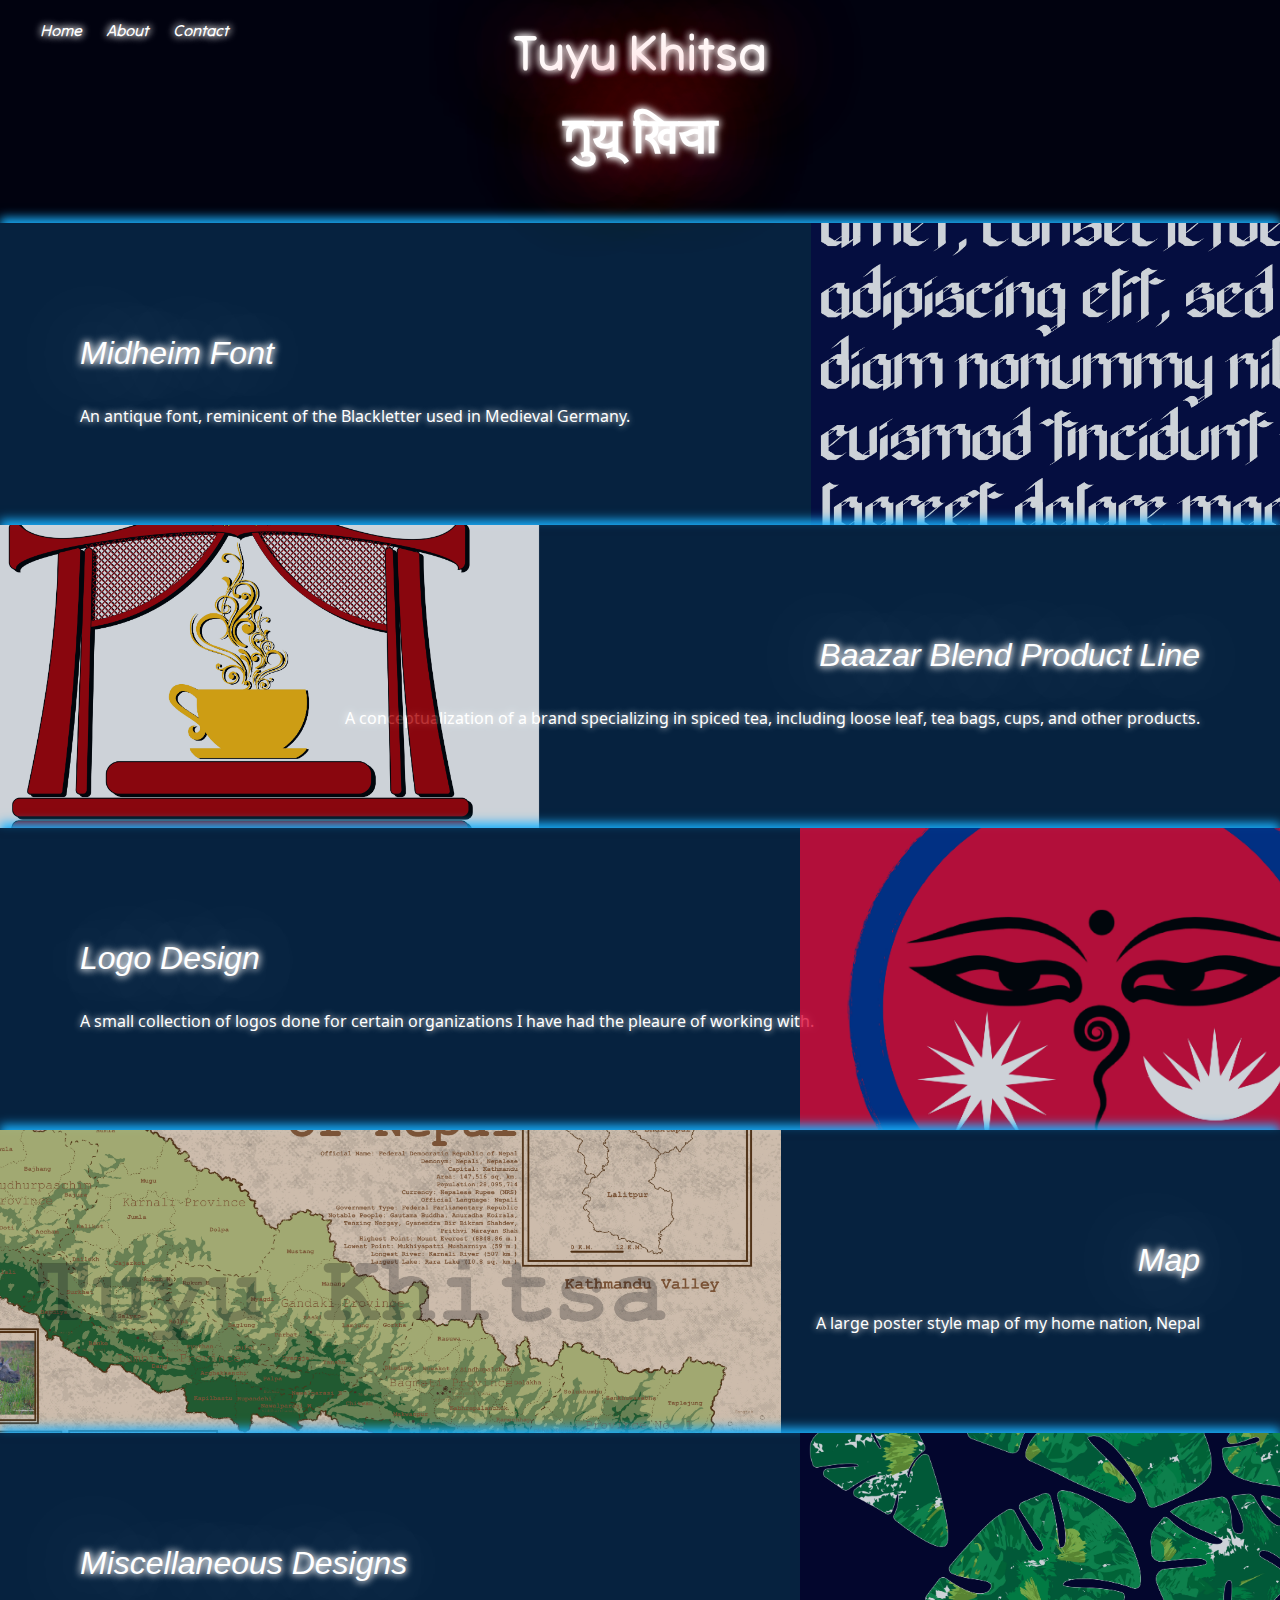
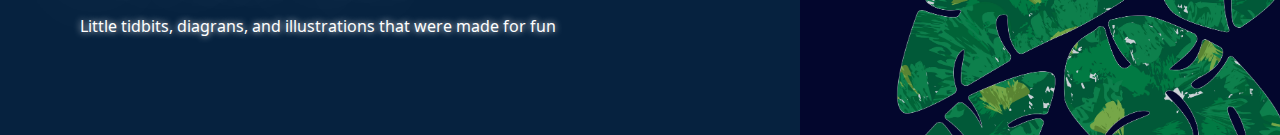
==== index.html @ 087bd81b "Add files via upload" ====
<!DOCTYPE html>
<html lang="en">
<head>
    <link rel="preconnect" href="https://fonts.googleapis.com">
    <link rel="preconnect" href="https://fonts.gstatic.com" crossorigin>
    <link href="https://fonts.googleapis.com/css2?family=Noto+Sans+Newa&display=swap" rel="stylesheet">
    <link rel="stylesheet" href="https://fonts.googleapis.com/css?family=Tilt Neon">
    <meta charset="UTF-8" />
    <meta http-equiv="X-UA-Compatible" content="IE=edge" />
    <meta name="viewport" content="width=device-width, initial-scale=1.0" />
    <link rel="stylesheet" href="styles.css" />
    <title>Tuyu Khitsa</title>
</head>
<body>
    <nav>
        <ul class="neonWhite">
            <li><a href="index.html">Home</a></li>
            <li><a href="about.html">About</a></li>
            <li><a href="contact.html">Contact</a></li>
        </ul>
    </nav>
    <header>
        <div class="neonSign">      
            <h1 class="neonText">Tuyu Khitsa</h1>
            <h2 class="neonText">𑐟𑐸𑐫𑐸 𑐏𑐶𑐔𑐵</h2>
        </div>
    </header>

    <div class="container">
        <a href="fonts.html" class="boxL">
            <h3 class="neonWhite">Midheim Font</h3>
            <img src="images\fontthingy.webp" class="imageR">
            <p class="neonHaluka">An antique font, reminicent of the Blackletter used in Medieval Germany.</p>
        </a>
        <a href="product.html" class="box">
            <h3 class="neonWhite">Baazar Blend Product Line</h3>
            <img src="images\logo_teashop_red_background.webp" class="imageL">
            <p class="neonHaluka">A conceptualization of a brand specializing in spiced tea, including loose leaf, tea bags, cups, and other products.</p>
        </a>
        <a href="logo.html" class="boxL">
            <h3 class="neonWhite">Logo Design</h3>
            <img src="images\logo_final.webp" class="imageR">
            <p class="neonHaluka">A small collection of logos done for certain organizations I have had the pleaure of working with.</p>
        </a>
        <a href="map.html" class="box">
            <h3 class="neonWhite">Map</h3>
            <img src="images\mappostergood-Recovered-Recovered-Recovered-Recovered-Recovered.webp" class="imageL">
            <p class="neonHaluka">A large poster style map of my home nation, Nepal</p>
        </a>
        <a href="misc.html" class="boxL">
            <h3 class="neonWhite">Miscellaneous Designs</h3>
            <img src="images\cool_leaf-02-02.webp" class="imageR">
            <p class="neonHaluka">Little tidbits, diagrans, and illustrations that were made for fun</p>
        </a>
    </div>
    <script src="parallax.js"></script>
</body>
</html>
---- styles.css ----
@font-face {
    font-family: 'Midheim';
    src: url('font\Midheim.ttf') format('truetype');
}

body {
    font-family: 'Arial', sans-serif;
    background-color: #01020f;
    margin: 0;
    padding: 0;
}

nav ul {
    list-style-type: none;
    margin: 0;
    margin-left: 40px;
    margin-top: 20px;
    padding: 0;
}

nav ul li {
    display: inline;
    margin-right: 20px;
}

nav a {
    text-decoration: none;
    color: white;
    font-family: "Tilt Neon";
    font-style: italic;
}

h4{
    font-family: "Midheim";
    font-size: 1000%;
    color: #fff;
    font-weight: 300;
    margin-top: 60px;
    margin-left: 20px;
}

h5{
    font-family: "Midheim";
    font-size: 600%;
    color: #fff;
    font-weight: 300;
    margin-top: -190px;
    margin-left: 20px;
}

h6{
    font-family: "Midheim";
    font-size: 300%;
    color: #fff;
    font-weight: 300;
    margin-top: -130px;
    margin-left: 20px;
}

a:link { 
    text-decoration: none; 
} 
a:visited { 
    text-decoration: none; 
} 
a:hover { 
    text-decoration: none; 
} 
a:active { 
    text-decoration: none; 
}

.neonWhite {
    color: #FFFFFF;
    text-shadow:
    0 0 7px #fff,
    0 0 10px #fff,
    0 0 92px #FFFFFF;
    font-style: italic;
}

.neonText {
    color: #fff;
    text-shadow:
        0 0 7px #fff,
        0 0 10px #fff,
        0 0 92px rgb(255, 15, 67),
        0 0 102px rgb(255, 0, 37);
}

.neonHaluka {
    text-shadow:
        0 0 7px #fff;
}

.textbox {
    background-color: #105386;
    box-shadow: 0 4px 8px rgba(0, 0, 0, 0.1);
    padding: 20px;
    text-align: center;
    margin: 40px auto;
    margin-bottom: -50px;
    margin-top: 70px;
    width: 70%;
    border-radius: 20px;
    position: relative;
    animation: neon 1.5s ease-in-out infinite alternate;
}

.textbox_about {
    background-color: #105386;
    box-shadow: 0 4px 8px rgba(0, 0, 0, 0.1);
    padding: 20px;
    text-align: center;
    margin: 40px auto;
    margin-bottom: 50px;
    margin-top: -500px;
    margin-left: 600px;
    width: 50%;
    border-radius: 20px;
    position: relative;
    animation: neon 1.5s ease-in-out infinite alternate;
    justify-self: right;
}

@keyframes neon {
    0% {
        box-shadow: 0 0 10px #1ab2ff, 0 0 20px #1ab2ff, 0 0 30px #1ab2ff;
    }
    100% {
        box-shadow: 0 0 20px #1ab2ff, 0 0 30px #1ab2ff, 0 0 40px #1ab2ff;
    }
}

.logo-container {
    display: flex;
    flex-wrap: wrap;
    justify-content: space-around;
    align-items: center;
    margin-top: 100px;
}

.logo-box {
    width: 200px; /* Adjust the width as needed */
    margin: 20px;
    box-shadow: 0 0 20px #1ab2ff;
}

.logo-image {
    max-width: 100%;
    height: auto;
}

.container {
    display: flex;
    flex-wrap: wrap;
    justify-content: space-between;
    align-items: center;
    height: 100vh;
    margin-top: 100px;
}

.box {
    background-color: rgb(16, 83, 134, 0.4);
    box-shadow: 0 4px 8px rgba(0, 0, 0, 0.1), 0 -5px 10px #1ab2ff; /* Adjusted glow effect on top */
    padding: 80px;
    margin: 0px;
    text-align: right;
    width: 100%; /* Changed width to 100% for each box to go end to end */
    box-sizing: border-box;
    animation: flicker 1.5s ; /* Added flicker effect */
    position: relative;
    overflow: hidden;
}

.box:hover::after {
    content: "Take a closer look"; /* Add your description text here */
    display: block;
    color: white;
    background-color: rgba(103, 103, 103, 0.7);
    padding: 150px;
    border-radius: 10px;
    position: absolute;
    bottom: 0;
    left: -100% ;
    width: 40%;
    box-sizing: border-box;
    font-style: italic;
    text-shadow: 0 0 7px #fff;
    animation: slideInLeft 0.5s forwards;
}

.boxL {
    background-color: rgb(16, 83, 134, 0.4);
    box-shadow: 0 4px 8px rgba(0, 0, 0, 0.1), 0 -5px 10px #1ab2ff; /* Adjusted glow effect on top */
    padding: 80px;
    margin: 0px;
    text-align: left;
    width: 100%; /* Changed width to 100% for each box to go end to end */
    box-sizing: border-box;
    animation: flicker 1.5s ; /* Added flicker effect */
    position: relative;
    overflow: hidden;
}

.boxL:hover::after {
    content: "Take a closer look"; /* Add your description text here */
    display: block;
    color: white;
    background-color: rgba(103, 103, 103, 0.7);
    padding: 150px;
    border-radius: 10px;
    position: absolute;
    bottom: 0;
    right: -100%;
    width: 40%;
    box-sizing: border-box;
    font-style: italic;
    text-shadow: 0 0 7px #fff;
    animation: slideIn 0.5s forwards;
}

.imageR, .imageL {
    max-width: calc(100% - 40px); /* Adjust as needed to account for margin */
    height: 600px;
    margin-top: -300px;
    margin-bottom: -400px;
    display: block;
    position: relative;
    opacity: 80%;
}

.imageR {
    float: right;
    margin-left: -200px; /* Remove margin-left */
    margin-right: -200px; /* Remove margin-right */
}

.imageL {
    float: left;
    margin-right: 40; 
    margin-left: -200px; 
}

.image-container {
    display: flex;
    flex-direction: column;
    align-items: center;
}

.image-center {
    max-width: 50%;
    height: auto;
    box-shadow: 0 0 20px rgba(26, 178, 255, 0.8);
    border-radius: 10px;
    margin: 20px 0;
    margin-left: 400px;
}

.image-left {
    max-width: 30%;
    height: auto;
    box-shadow: 0 0 20px rgba(26, 178, 255, 0.8);
    border-radius: 10px;
    margin: 20px 0;
    margin-left: -1000px;
}

@keyframes slideIn {
    0% {
        right: -100%; /* Changed left to right */
    }
    100% {
        right: 0;
    }
}

@keyframes slideInLeft {
    0% {
        left: -100%; /* Changed right to left */
    }
    100% {
        left: 0;
    }
}

p {
    color: #FFFFFF;
    font-size: 16px;
    line-height: 1.6;
    font-family: 'Noto Sans Newa', sans-serif;
}

.neonSign {
    border-width: 20px;
    border-color: #FFFFFF;
    border:
        0 0 7px #fff,
        0 0 10px #fff,

        0 0 92px rgb(255, 15, 67),
        0 0 102px rgb(255, 0, 37);
    border-radius: 40px;
}

h1 {
    color: #FFFFFF;
    font-family: "Tilt Neon";
    font-weight: lighter;
    text-align: center;
    margin-top: -20px;
    margin-bottom: -25px;
    font-size: 50px;
}

h2 {
    color: #FFFFFF;
    font-family: "Noto Sans Newa", sans-serif;
    text-align: center;
    font-size: xx-large;
    margin-bottom: -50px;
    font-size: 50px;
}

h3 {
    color: #FFFFFF;
    font-size: xx-large;
    font-weight: 400;
}
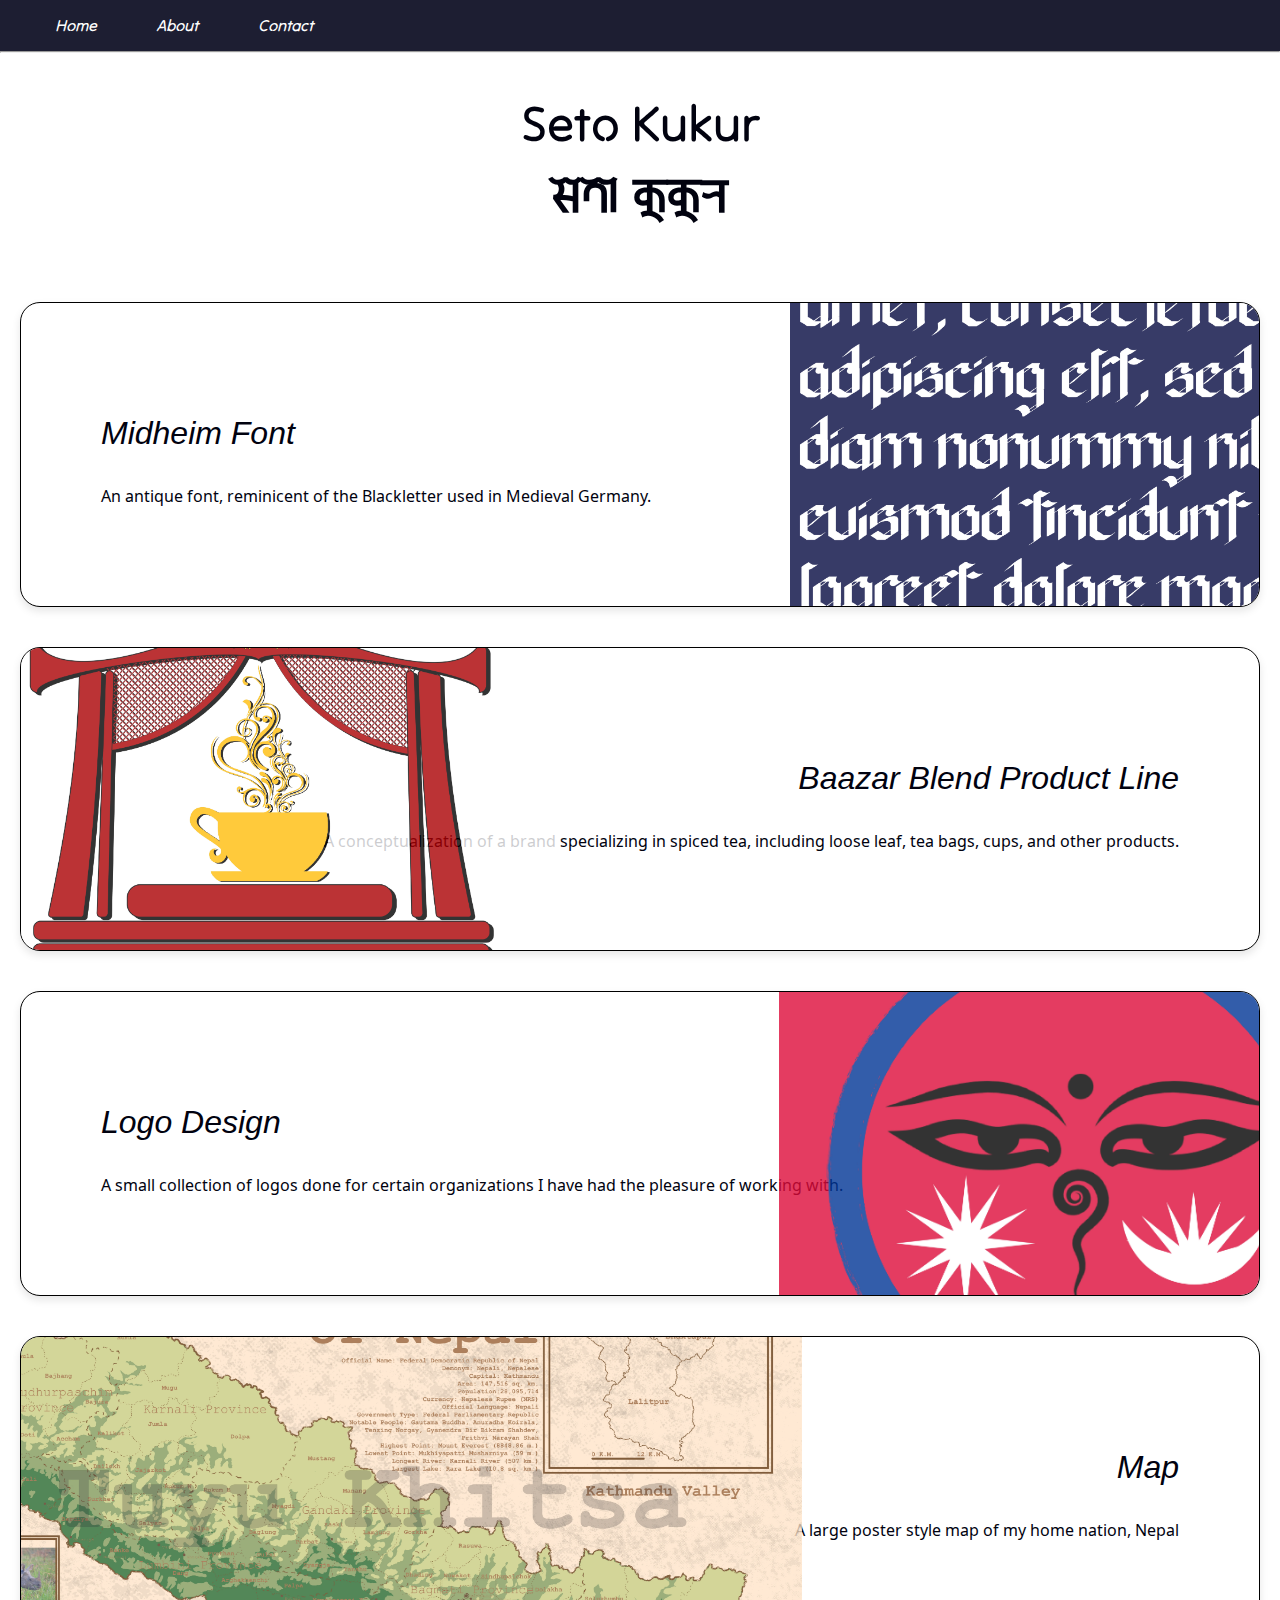
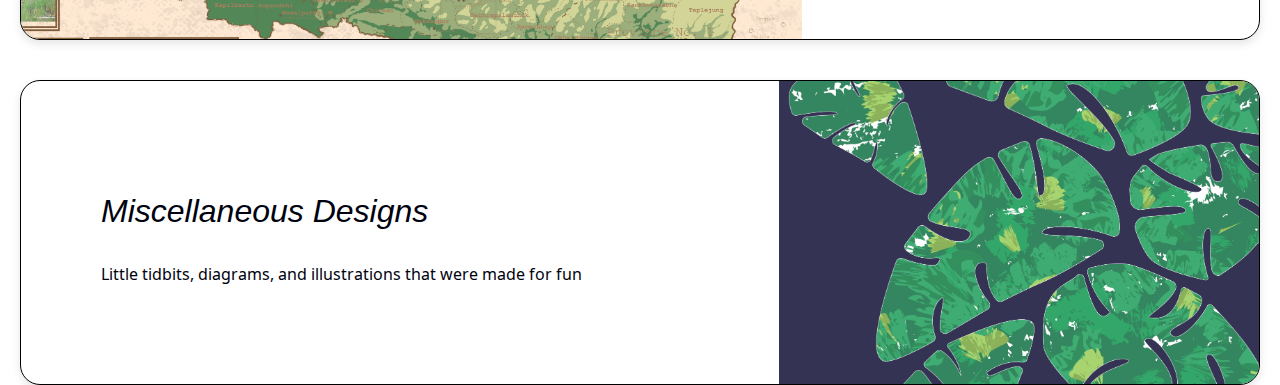
==== commit 1f92b4dc: "Update" ====
--- a/index.html
+++ b/index.html
@@ -9,7 +9,6 @@
     <meta http-equiv="X-UA-Compatible" content="IE=edge" />
     <meta name="viewport" content="width=device-width, initial-scale=1.0" />
     <link rel="stylesheet" href="styles.css" />
-    <title>Tuyu Khitsa</title>
 </head>
 <body>
     <nav>
@@ -18,41 +17,44 @@
             <li><a href="about.html">About</a></li>
             <li><a href="contact.html">Contact</a></li>
         </ul>
+        <hr>
     </nav>
+    <title>Seto Kukur</title>
     <header>
-        <div class="neonSign">      
-            <h1 class="neonText">Tuyu Khitsa</h1>
-            <h2 class="neonText">𑐟𑐸𑐫𑐸 𑐏𑐶𑐔𑐵</h2>
+        <div class="title-container">
+            <div class="neonSign">      
+                <h1 class="neonText">Seto Kukur</h1>
+                <h2 class="neonText">𑐳𑐾𑐟𑑀 𑐎𑐸𑐎𑐸𑐬</h2>
+            </div>
         </div>
     </header>
 
     <div class="container">
         <a href="fonts.html" class="boxL">
             <h3 class="neonWhite">Midheim Font</h3>
-            <img src="images\fontthingy.webp" class="imageR">
+            <img src="images/fontthingy.webp" class="imageR">
             <p class="neonHaluka">An antique font, reminicent of the Blackletter used in Medieval Germany.</p>
         </a>
         <a href="product.html" class="box">
             <h3 class="neonWhite">Baazar Blend Product Line</h3>
-            <img src="images\logo_teashop_red_background.webp" class="imageL">
+            <img src="images/logo_teashop_red_background.webp" class="imageL">
             <p class="neonHaluka">A conceptualization of a brand specializing in spiced tea, including loose leaf, tea bags, cups, and other products.</p>
         </a>
         <a href="logo.html" class="boxL">
             <h3 class="neonWhite">Logo Design</h3>
-            <img src="images\logo_final.webp" class="imageR">
-            <p class="neonHaluka">A small collection of logos done for certain organizations I have had the pleaure of working with.</p>
+            <img src="images/logo_final.webp" class="imageR">
+            <p class="neonHaluka">A small collection of logos done for certain organizations I have had the pleasure of working with.</p>
         </a>
         <a href="map.html" class="box">
             <h3 class="neonWhite">Map</h3>
-            <img src="images\mappostergood-Recovered-Recovered-Recovered-Recovered-Recovered.webp" class="imageL">
+            <img src="images/mappostergood-Recovered-Recovered-Recovered-Recovered-Recovered.webp" class="imageL">
             <p class="neonHaluka">A large poster style map of my home nation, Nepal</p>
         </a>
         <a href="misc.html" class="boxL">
             <h3 class="neonWhite">Miscellaneous Designs</h3>
-            <img src="images\cool_leaf-02-02.webp" class="imageR">
-            <p class="neonHaluka">Little tidbits, diagrans, and illustrations that were made for fun</p>
+            <img src="images/cool_leaf-02-02.webp" class="imageR">
+            <p class="neonHaluka">Little tidbits, diagrams, and illustrations that were made for fun</p>
         </a>
     </div>
-    <script src="parallax.js"></script>
 </body>
 </html>
--- a/styles.css
+++ b/styles.css
@@ -1,106 +1,110 @@
 @font-face {
     font-family: 'Midheim';
-    src: url('font\Midheim.ttf') format('truetype');
-}
-
-body {
+    src: url('font/Midheim.ttf') format('truetype');
+}
+
+title {
+    text-align: left;
+}
+
+body, html {
     font-family: 'Arial', sans-serif;
-    background-color: #01020f;
+    background-color: #ffffff;
     margin: 0;
     padding: 0;
 }
 
+nav {
+    background-color: #1d1e32;
+    margin: 0;
+    padding: 0;
+}
+
 nav ul {
-    list-style-type: none;
-    margin: 0;
-    margin-left: 40px;
-    margin-top: 20px;
-    padding: 0;
+    margin-top: 0;
+    padding-top: 15px;
 }
 
 nav ul li {
     display: inline;
-    margin-right: 20px;
+    list-style-type: none;
+    margin: 20px 40px 0 0;
+    padding: 0;
 }
 
 nav a {
     text-decoration: none;
-    color: white;
+    color: #ffffff;
     font-family: "Tilt Neon";
     font-style: italic;
-}
-
-h4{
+    margin-left: 15px;
+    transition: color 1s ease;
+}
+
+nav a:hover {
+    background-color: #ffffff;
+    color: #1d1e32; 
+    text-decoration: underline;
+}
+
+h4 {
     font-family: "Midheim";
     font-size: 1000%;
-    color: #fff;
+    color: #01020f;
     font-weight: 300;
     margin-top: 60px;
     margin-left: 20px;
 }
 
-h5{
+h5 {
     font-family: "Midheim";
     font-size: 600%;
-    color: #fff;
+    color: #01020f;
     font-weight: 300;
     margin-top: -190px;
     margin-left: 20px;
 }
 
-h6{
+h6 {
     font-family: "Midheim";
     font-size: 300%;
-    color: #fff;
+    color: #01020f;
     font-weight: 300;
     margin-top: -130px;
     margin-left: 20px;
 }
 
-a:link { 
+a:link, a:visited, a:hover, a:active { 
     text-decoration: none; 
-} 
-a:visited { 
-    text-decoration: none; 
-} 
-a:hover { 
-    text-decoration: none; 
-} 
-a:active { 
-    text-decoration: none; 
 }
 
 .neonWhite {
-    color: #FFFFFF;
-    text-shadow:
-    0 0 7px #fff,
-    0 0 10px #fff,
-    0 0 92px #FFFFFF;
-    font-style: italic;
+    color: #01020f;
+    font-style: italic;
+}
+
+.neonWhite:hover::after {
+    text-decoration: none;
+    color: #01020f;
+    font-style: italic;
+    font-weight: bold;
+}
+
+.neonText, .neonHaluka {
+    color: #01020f;
 }
 
 .neonText {
-    color: #fff;
-    text-shadow:
-        0 0 7px #fff,
-        0 0 10px #fff,
-        0 0 92px rgb(255, 15, 67),
-        0 0 102px rgb(255, 0, 37);
-}
-
-.neonHaluka {
-    text-shadow:
-        0 0 7px #fff;
+    margin-top: 30px;
+    animation: text 3s 1;
 }
 
 .textbox {
-    background-color: #105386;
-    box-shadow: 0 4px 8px rgba(0, 0, 0, 0.1);
+    background-color: #9abdfa;
+    box-shadow: #01020f;
     padding: 20px;
     text-align: center;
-    margin: 40px auto;
-    margin-bottom: -50px;
-    margin-top: 70px;
+    margin: 70px auto 0;
     width: 70%;
     border-radius: 20px;
     position: relative;
@@ -108,28 +112,14 @@
 }
 
 .textbox_about {
-    background-color: #105386;
-    box-shadow: 0 4px 8px rgba(0, 0, 0, 0.1);
+    background-color: #9abdfa;
     padding: 20px;
     text-align: center;
-    margin: 40px auto;
-    margin-bottom: 50px;
-    margin-top: -500px;
-    margin-left: 600px;
+    margin: -500px auto 50px 600px;
     width: 50%;
     border-radius: 20px;
     position: relative;
-    animation: neon 1.5s ease-in-out infinite alternate;
     justify-self: right;
-}
-
-@keyframes neon {
-    0% {
-        box-shadow: 0 0 10px #1ab2ff, 0 0 20px #1ab2ff, 0 0 30px #1ab2ff;
-    }
-    100% {
-        box-shadow: 0 0 20px #1ab2ff, 0 0 30px #1ab2ff, 0 0 40px #1ab2ff;
-    }
 }
 
 .logo-container {
@@ -141,9 +131,8 @@
 }
 
 .logo-box {
-    width: 200px; /* Adjust the width as needed */
+    width: 400px; /* Adjust the width as needed */
     margin: 20px;
-    box-shadow: 0 0 20px #1ab2ff;
 }
 
 .logo-image {
@@ -161,23 +150,24 @@
 }
 
 .box {
-    background-color: rgb(16, 83, 134, 0.4);
-    box-shadow: 0 4px 8px rgba(0, 0, 0, 0.1), 0 -5px 10px #1ab2ff; /* Adjusted glow effect on top */
+    background-color: #ffffff;
+    box-shadow: 0 4px 8px rgba(0, 0, 0, 0.1);
     padding: 80px;
-    margin: 0px;
+    margin: 20px; 
     text-align: right;
-    width: 100%; /* Changed width to 100% for each box to go end to end */
+    width: calc(100% - 40px); 
+    border-radius: 20px; 
     box-sizing: border-box;
-    animation: flicker 1.5s ; /* Added flicker effect */
     position: relative;
     overflow: hidden;
+    border: 1px solid black; /* Added black border */
 }
 
 .box:hover::after {
-    content: "Take a closer look"; /* Add your description text here */
+    content: "Take a closer look"; 
     display: block;
     color: white;
-    background-color: rgba(103, 103, 103, 0.7);
+    background-color: rgba(0, 0, 0, 0.529);
     padding: 150px;
     border-radius: 10px;
     position: absolute;
@@ -186,28 +176,28 @@
     width: 40%;
     box-sizing: border-box;
     font-style: italic;
-    text-shadow: 0 0 7px #fff;
     animation: slideInLeft 0.5s forwards;
 }
 
 .boxL {
-    background-color: rgb(16, 83, 134, 0.4);
-    box-shadow: 0 4px 8px rgba(0, 0, 0, 0.1), 0 -5px 10px #1ab2ff; /* Adjusted glow effect on top */
+    background-color: #ffffff;
+    box-shadow: 0 4px 8px rgba(0, 0, 0, 0.1); 
     padding: 80px;
-    margin: 0px;
+    margin: 20px; 
     text-align: left;
-    width: 100%; /* Changed width to 100% for each box to go end to end */
+    width: calc(100% - 40px);
+    border-radius: 20px; 
     box-sizing: border-box;
-    animation: flicker 1.5s ; /* Added flicker effect */
     position: relative;
     overflow: hidden;
+    border: 1px solid black; /* Added black border */
 }
 
 .boxL:hover::after {
-    content: "Take a closer look"; /* Add your description text here */
+    content: "Take a closer look"; 
     display: block;
     color: white;
-    background-color: rgba(103, 103, 103, 0.7);
+    background-color: rgba(0, 0, 0, 0.529);
     padding: 150px;
     border-radius: 10px;
     position: absolute;
@@ -216,15 +206,13 @@
     width: 40%;
     box-sizing: border-box;
     font-style: italic;
-    text-shadow: 0 0 7px #fff;
     animation: slideIn 0.5s forwards;
 }
 
 .imageR, .imageL {
-    max-width: calc(100% - 40px); /* Adjust as needed to account for margin */
+    max-width: calc(100% - 40px);
     height: 600px;
-    margin-top: -300px;
-    margin-bottom: -400px;
+    margin: -300px 0 -400px;
     display: block;
     position: relative;
     opacity: 80%;
@@ -232,8 +220,8 @@
 
 .imageR {
     float: right;
-    margin-left: -200px; /* Remove margin-left */
-    margin-right: -200px; /* Remove margin-right */
+    margin-left: -200px; 
+    margin-right: -200px; 
 }
 
 .imageL {
@@ -251,7 +239,6 @@
 .image-center {
     max-width: 50%;
     height: auto;
-    box-shadow: 0 0 20px rgba(26, 178, 255, 0.8);
     border-radius: 10px;
     margin: 20px 0;
     margin-left: 400px;
@@ -260,15 +247,31 @@
 .image-left {
     max-width: 30%;
     height: auto;
-    box-shadow: 0 0 20px rgba(26, 178, 255, 0.8);
     border-radius: 10px;
     margin: 20px 0;
     margin-left: -1000px;
 }
 
+.title-container {
+    display: flex;
+    align-items:normal;
+    justify-content:flex-start;
+}
+
+.title-container .neonSign {
+    flex: 1;
+    text-align: left;
+}
+
+.title-container .title-image {
+    max-width: 200px;
+    height: auto;
+    margin-left: 20px;
+}
+
 @keyframes slideIn {
     0% {
-        right: -100%; /* Changed left to right */
+        right: -100%;
     }
     100% {
         right: 0;
@@ -277,7 +280,7 @@
 
 @keyframes slideInLeft {
     0% {
-        left: -100%; /* Changed right to left */
+        left: -100%;
     }
     100% {
         left: 0;
@@ -285,7 +288,7 @@
 }
 
 p {
-    color: #FFFFFF;
+    color: #01020f;
     font-size: 16px;
     line-height: 1.6;
     font-family: 'Noto Sans Newa', sans-serif;
@@ -294,17 +297,11 @@
 .neonSign {
     border-width: 20px;
     border-color: #FFFFFF;
-    border:
-        0 0 7px #fff,
-        0 0 10px #fff,
-
-        0 0 92px rgb(255, 15, 67),
-        0 0 102px rgb(255, 0, 37);
-    border-radius: 40px;
+    border: 0 0 7px #fff, 0 0 10px #fff;
 }
 
 h1 {
-    color: #FFFFFF;
+    color: #01020f;
     font-family: "Tilt Neon";
     font-weight: lighter;
     text-align: center;
@@ -314,7 +311,7 @@
 }
 
 h2 {
-    color: #FFFFFF;
+    color: #01020f;
     font-family: "Noto Sans Newa", sans-serif;
     text-align: center;
     font-size: xx-large;
@@ -323,7 +320,14 @@
 }
 
 h3 {
-    color: #FFFFFF;
+    color: #01020f;
     font-size: xx-large;
     font-weight: 400;
 }
+
+footer {
+    background-color: #1c1d31;
+    color: white;
+    padding: 20px;
+    text-align: center;
+}
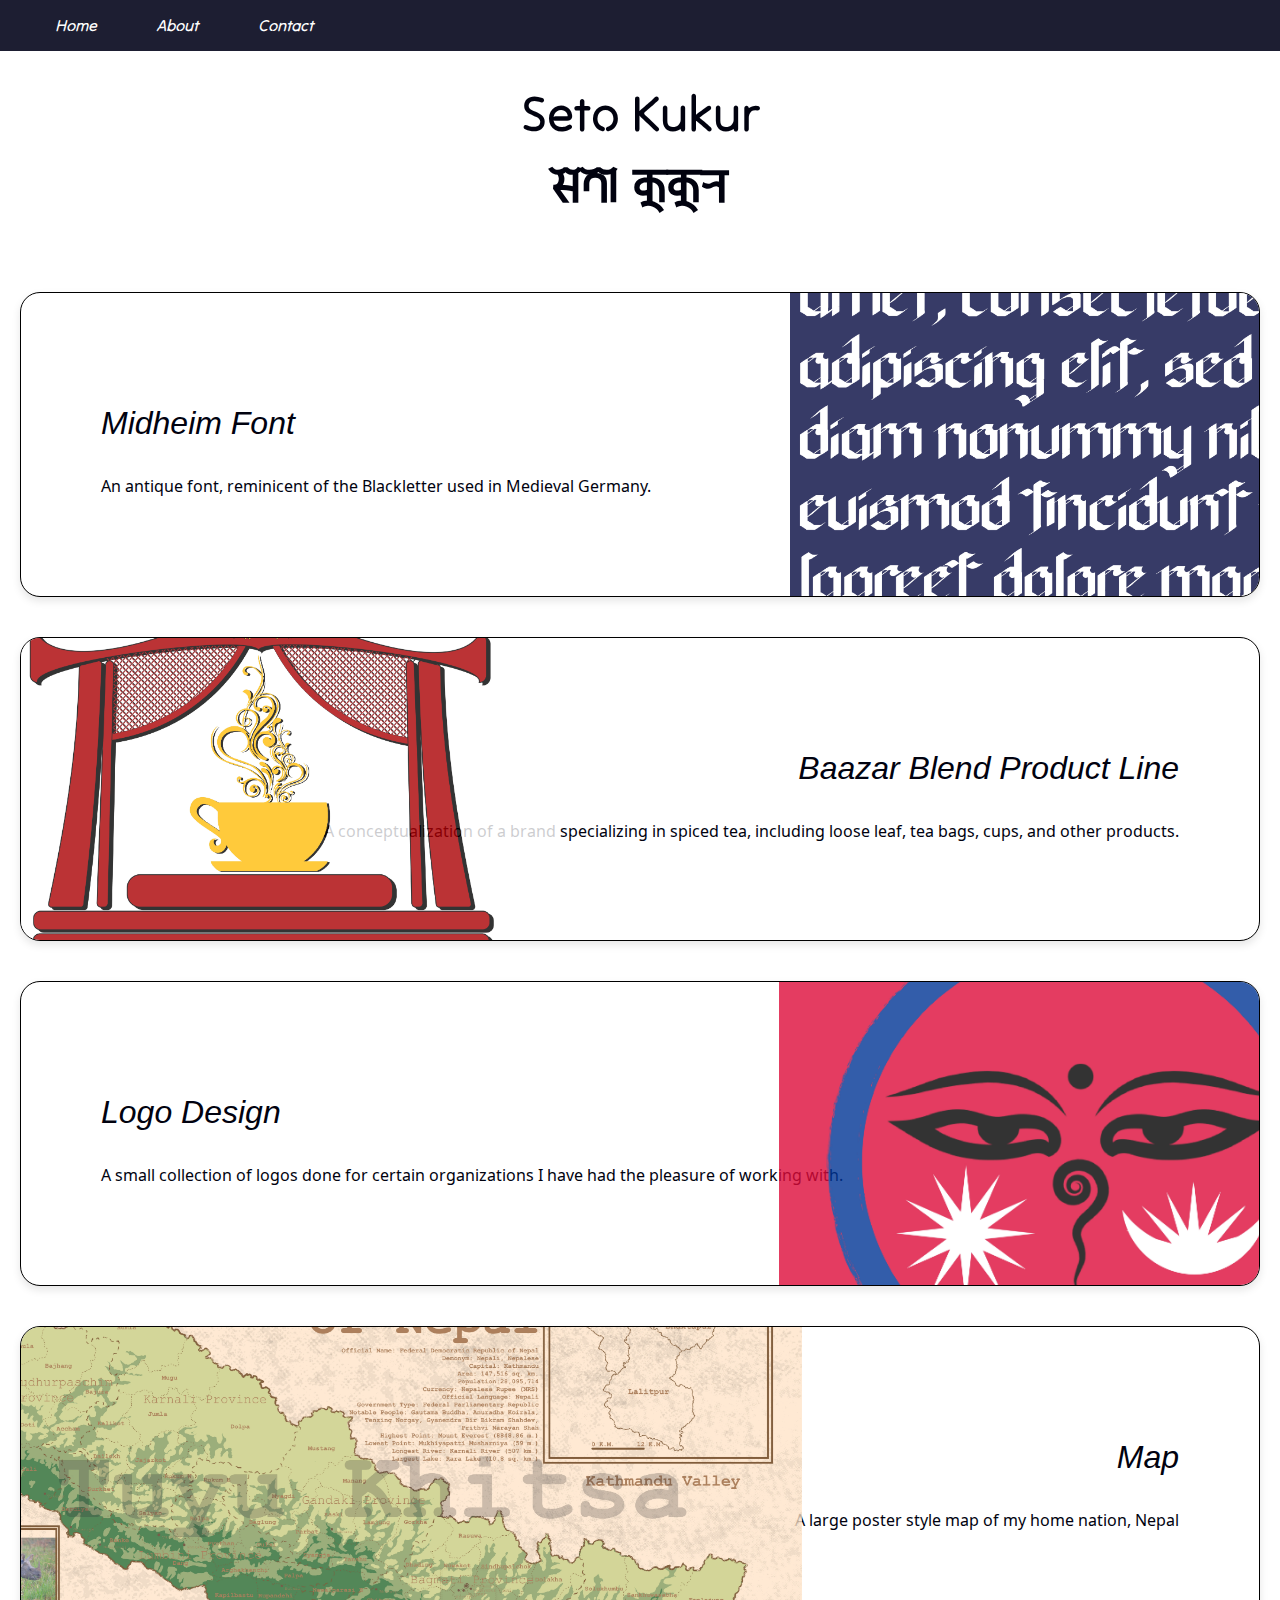
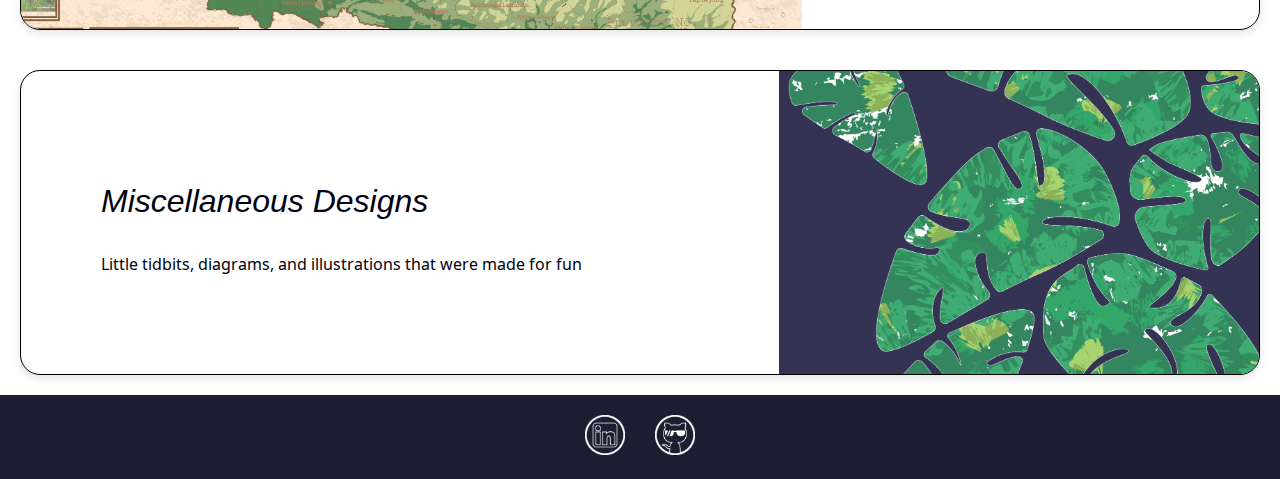
==== commit f91fe2da: "Form works" ====
--- a/index.html
+++ b/index.html
@@ -17,7 +17,6 @@
             <li><a href="about.html">About</a></li>
             <li><a href="contact.html">Contact</a></li>
         </ul>
-        <hr>
     </nav>
     <title>Seto Kukur</title>
     <header>
@@ -56,5 +55,15 @@
             <p class="neonHaluka">Little tidbits, diagrams, and illustrations that were made for fun</p>
         </a>
     </div>
+    <footer>
+        <div class="footer-content">
+            <a href="https://www.linkedin.com/in/sreesh-poudyal-15977117b/" target="_blank">
+                <img src="images\indeed_logo.webp" alt="Github" />
+            </a>
+            <a href="https://github.com/sreesh101" target="_blank">
+                <img src="images\github_logo.webp" alt="Linkedin" />
+            </a>
+        </div>
+    </footer>
 </body>
 </html>
--- a/styles.css
+++ b/styles.css
@@ -10,8 +10,11 @@
 body, html {
     font-family: 'Arial', sans-serif;
     background-color: #ffffff;
+    height: 100%;
     margin: 0;
     padding: 0;
+    display: flex;
+    flex-direction: column;
 }
 
 nav {
@@ -145,7 +148,7 @@
     flex-wrap: wrap;
     justify-content: space-between;
     align-items: center;
-    height: 100vh;
+    flex: 1;
     margin-top: 100px;
 }
 
@@ -326,8 +329,28 @@
 }
 
 footer {
-    background-color: #1c1d31;
+    background-color: #1d1e32;
     color: white;
-    padding: 20px;
-    text-align: center;
-}
+    padding: 20px 0;
+    text-align: center;
+}
+
+.footer-content {
+    display: flex;
+    justify-content: center;
+    align-items: center;
+}
+
+.footer-content a {
+    margin: 0 15px;
+}
+
+.footer-content img {
+    width: 40px;
+    height: 40px;
+    transition: transform 0.3s;
+}
+
+.footer-content img:hover {
+    transform: scale(1.1);
+}
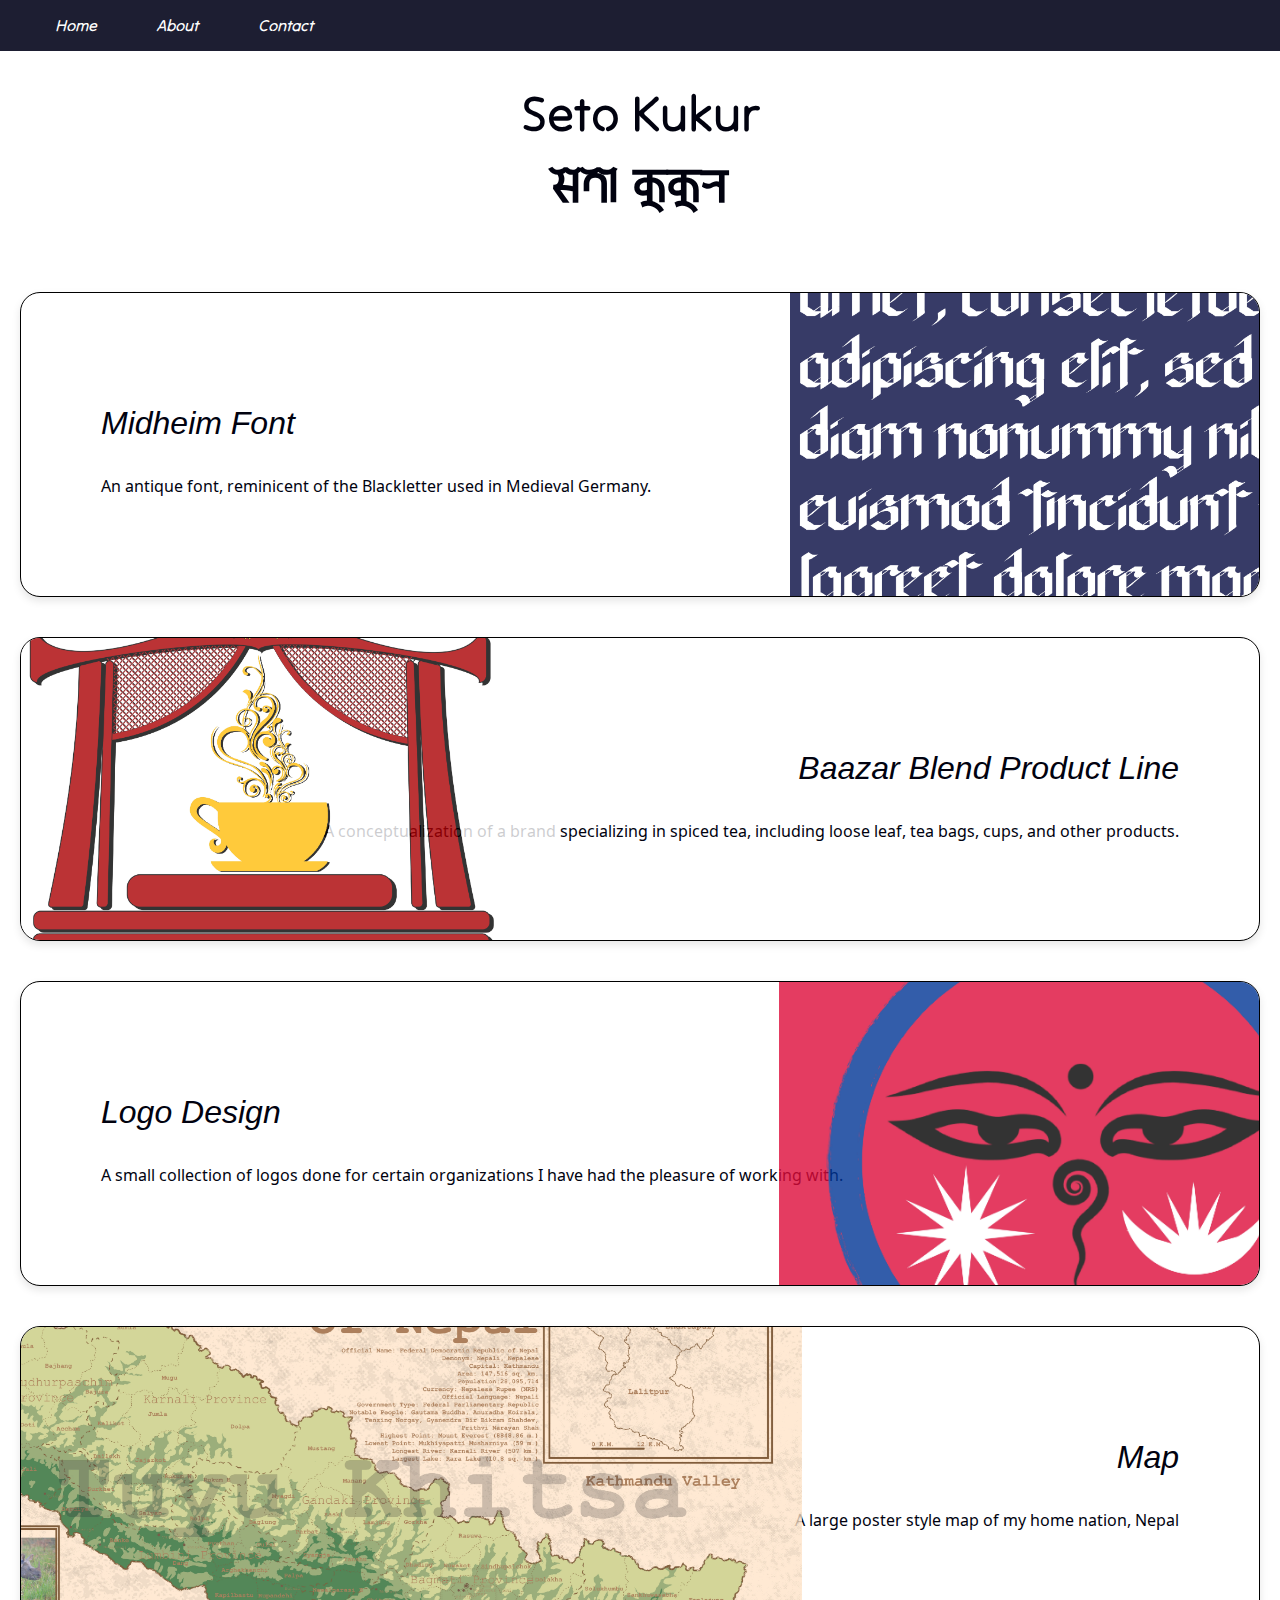
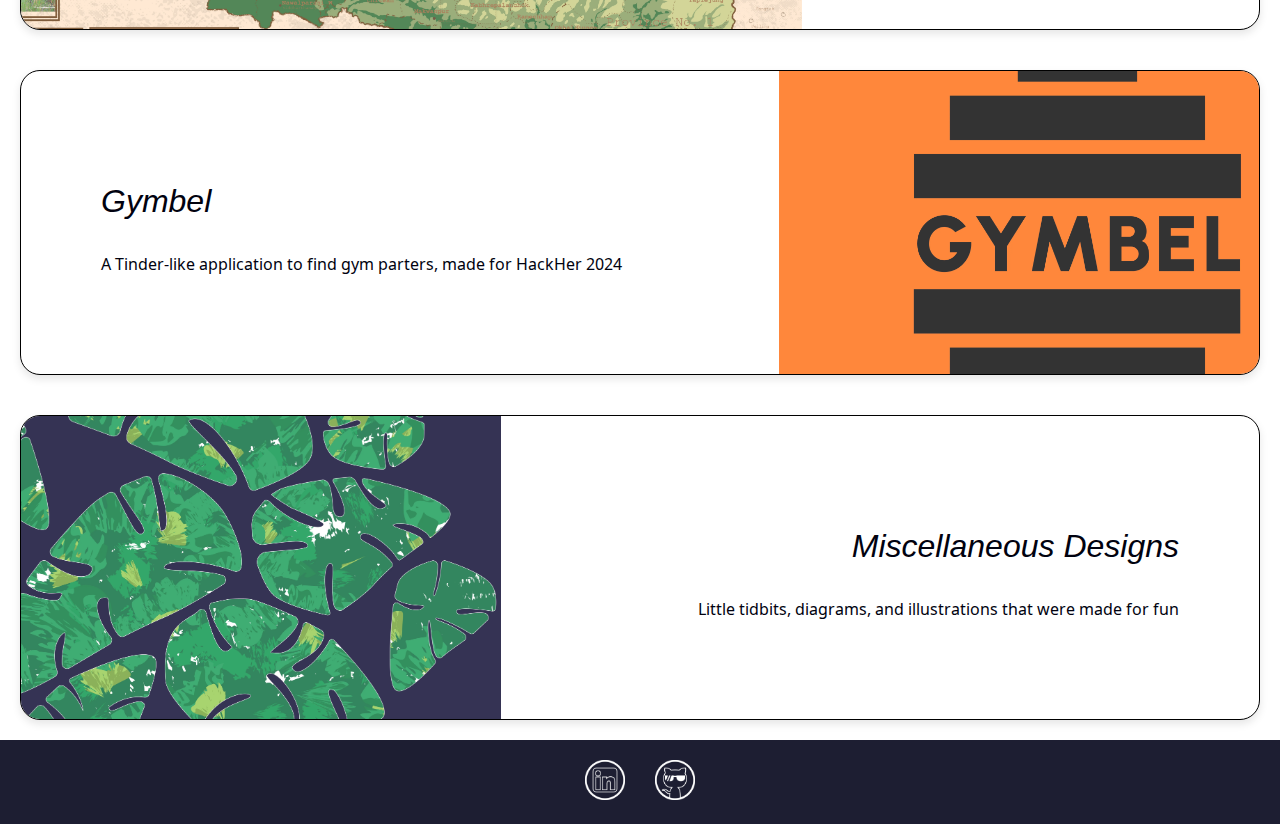
==== commit 1f82b956: "Minor edits" ====
--- a/index.html
+++ b/index.html
@@ -49,9 +49,14 @@
             <img src="images/mappostergood-Recovered-Recovered-Recovered-Recovered-Recovered.webp" class="imageL">
             <p class="neonHaluka">A large poster style map of my home nation, Nepal</p>
         </a>
-        <a href="misc.html" class="boxL">
+        <a href="https://devpost.com/software/gymble" class="boxL">
+            <h3 class="neonWhite">Gymbel</h3>
+            <img src="images/gymbel.webp" class="imageR">
+            <p class="neonHaluka">A Tinder-like application to find gym parters, made for HackHer 2024</p>
+        </a>
+        <a href="misc.html" class="box">
             <h3 class="neonWhite">Miscellaneous Designs</h3>
-            <img src="images/cool_leaf-02-02.webp" class="imageR">
+            <img src="images/cool_leaf-02-02.webp" class="imageL">
             <p class="neonHaluka">Little tidbits, diagrams, and illustrations that were made for fun</p>
         </a>
     </div>
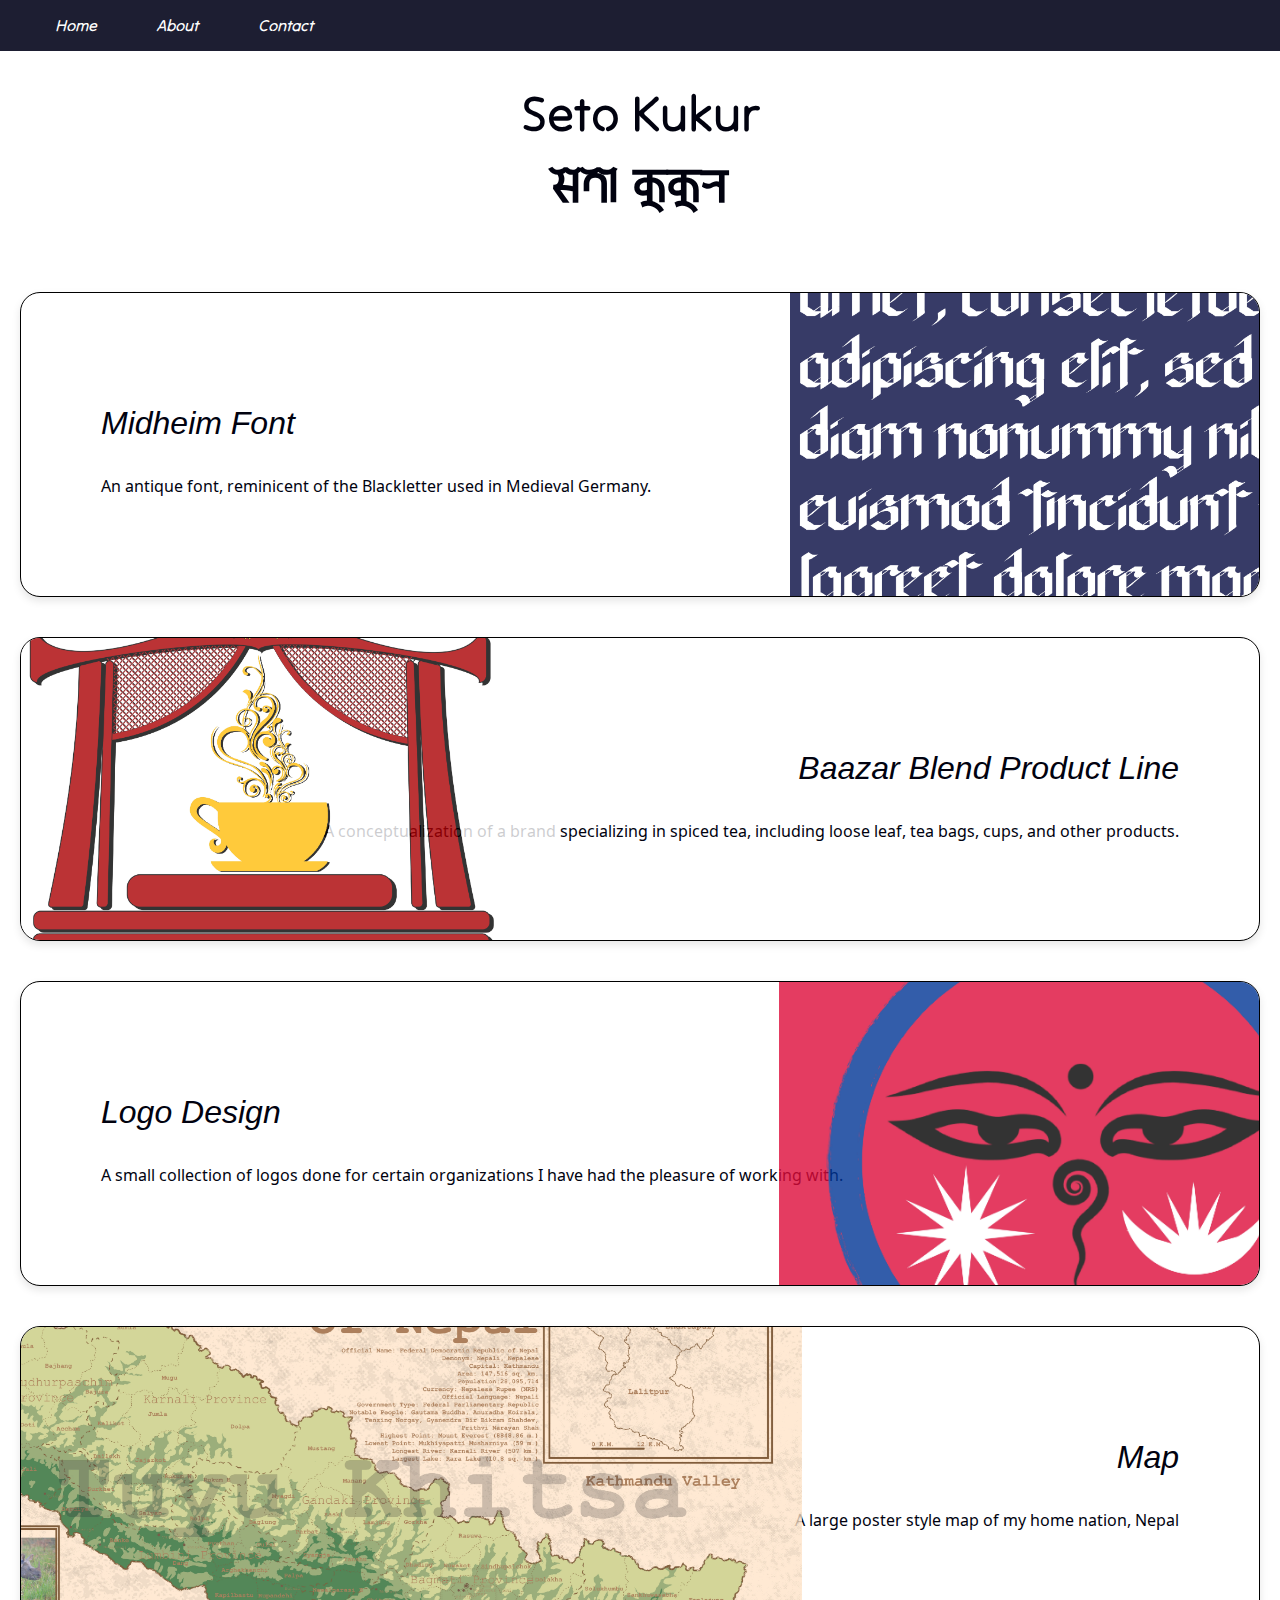
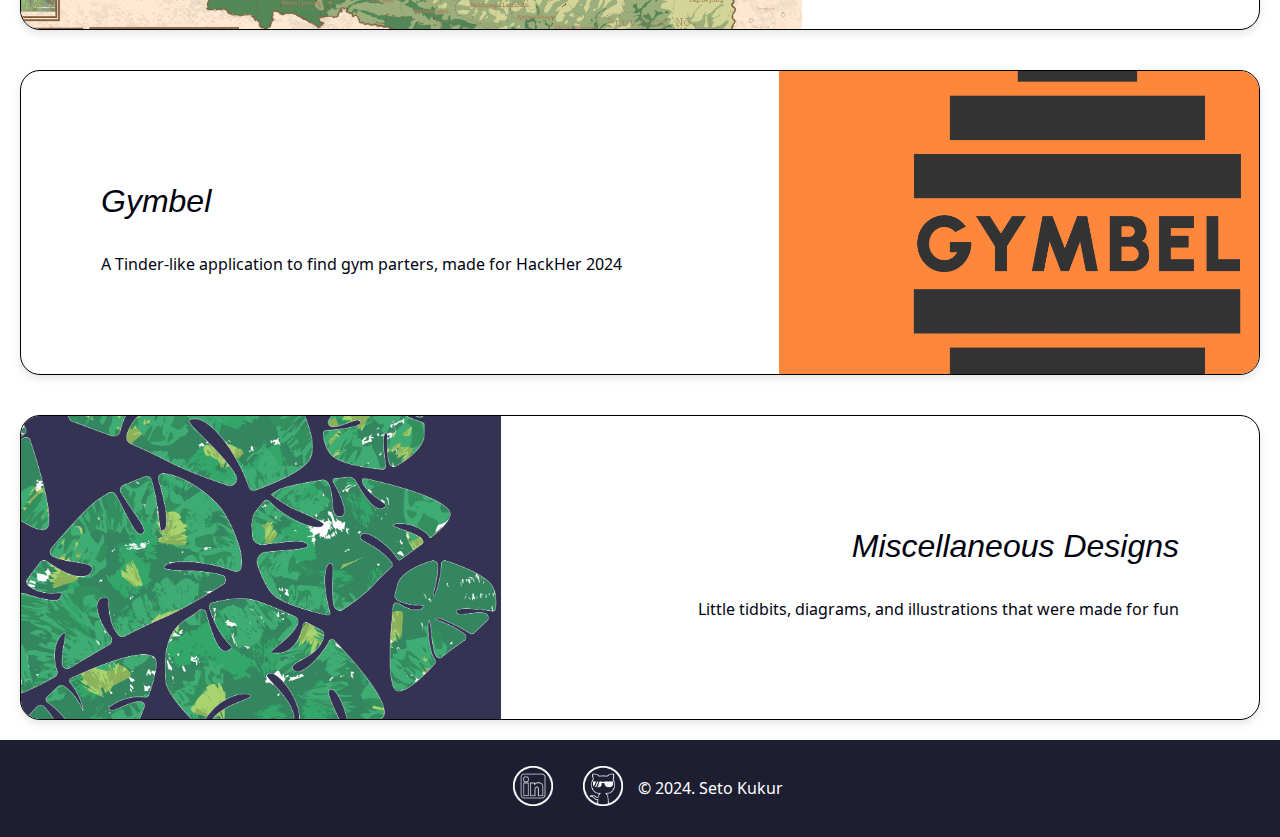
==== commit 9f57d430: "Copyright" ====
--- a/index.html
+++ b/index.html
@@ -68,6 +68,7 @@
             <a href="https://github.com/sreesh101" target="_blank">
                 <img src="images\github_logo.webp" alt="Linkedin" />
             </a>
+            <p class="whitewhite">© 2024. Seto Kukur</p>
         </div>
     </footer>
 </body>
--- a/styles.css
+++ b/styles.css
@@ -303,6 +303,10 @@
     border: 0 0 7px #fff, 0 0 10px #fff;
 }
 
+.whitewhite{
+    color: #FFFFFF;
+}
+
 h1 {
     color: #01020f;
     font-family: "Tilt Neon";
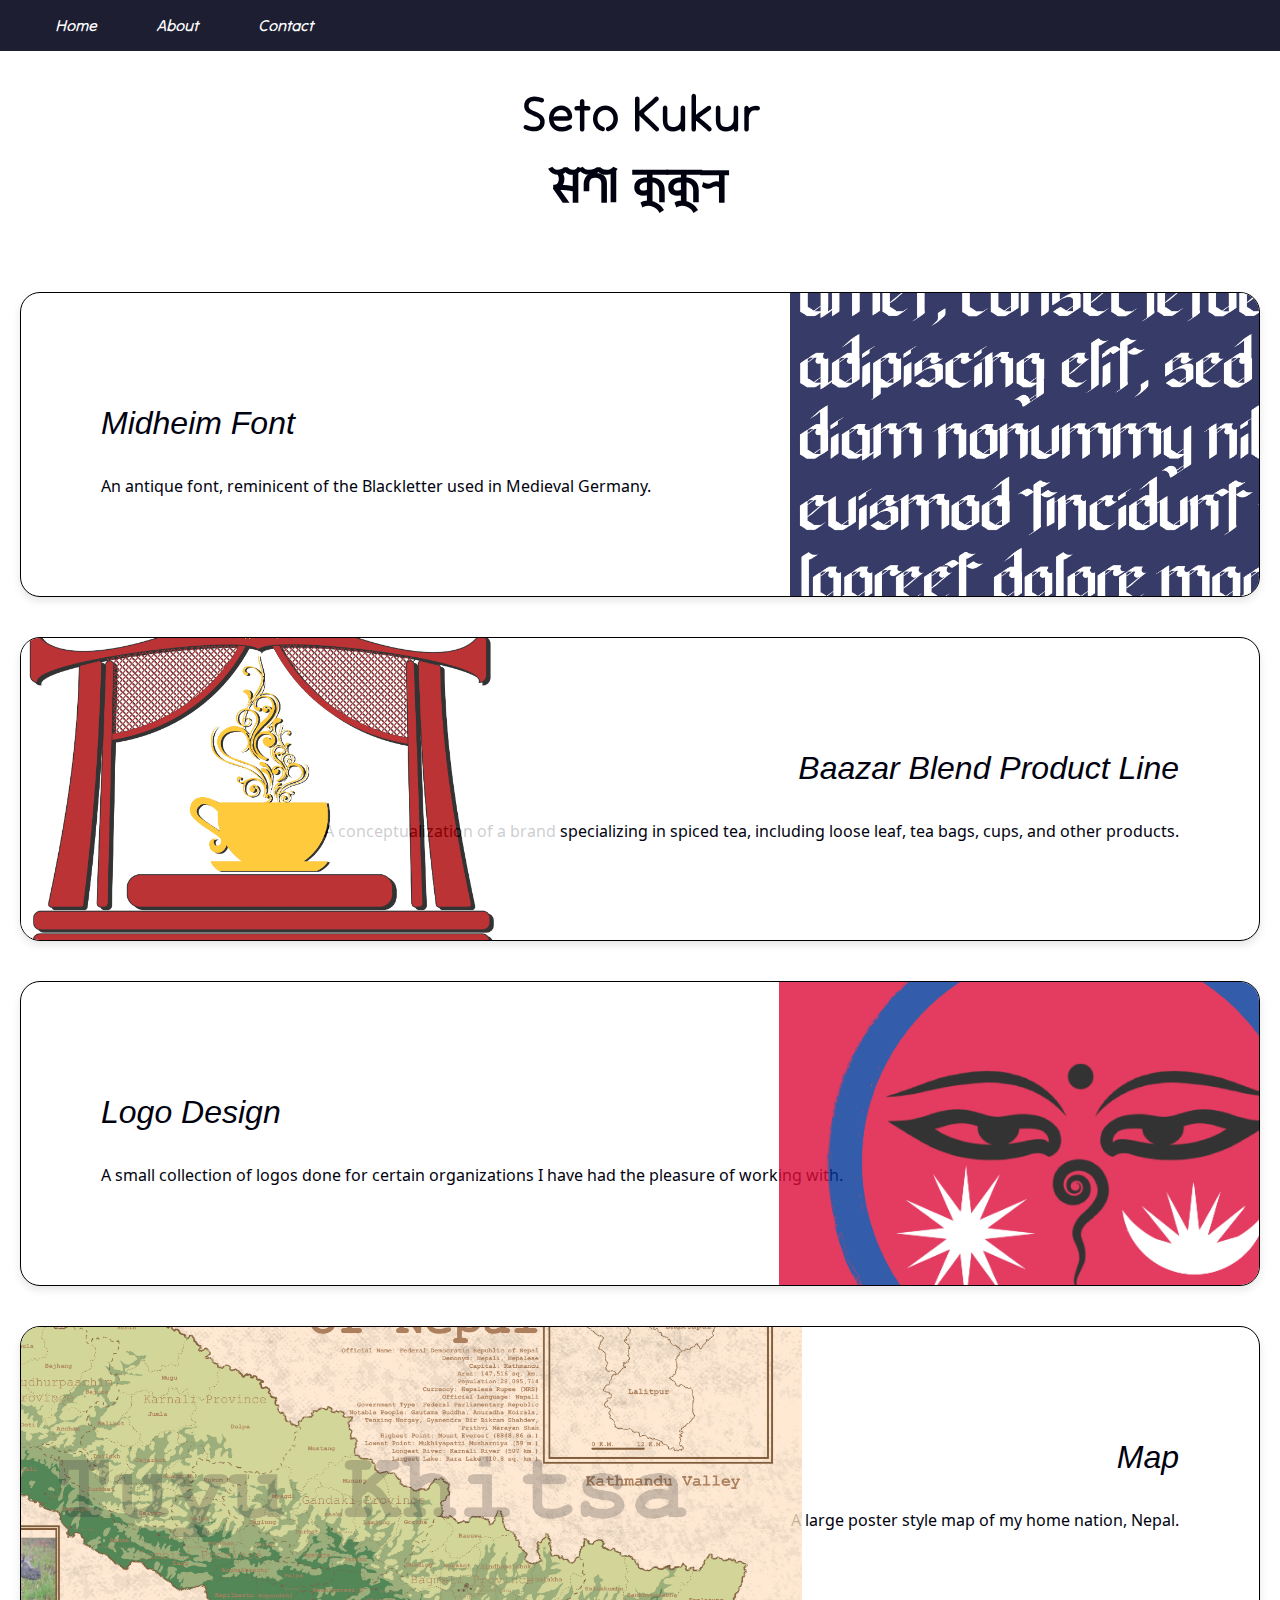
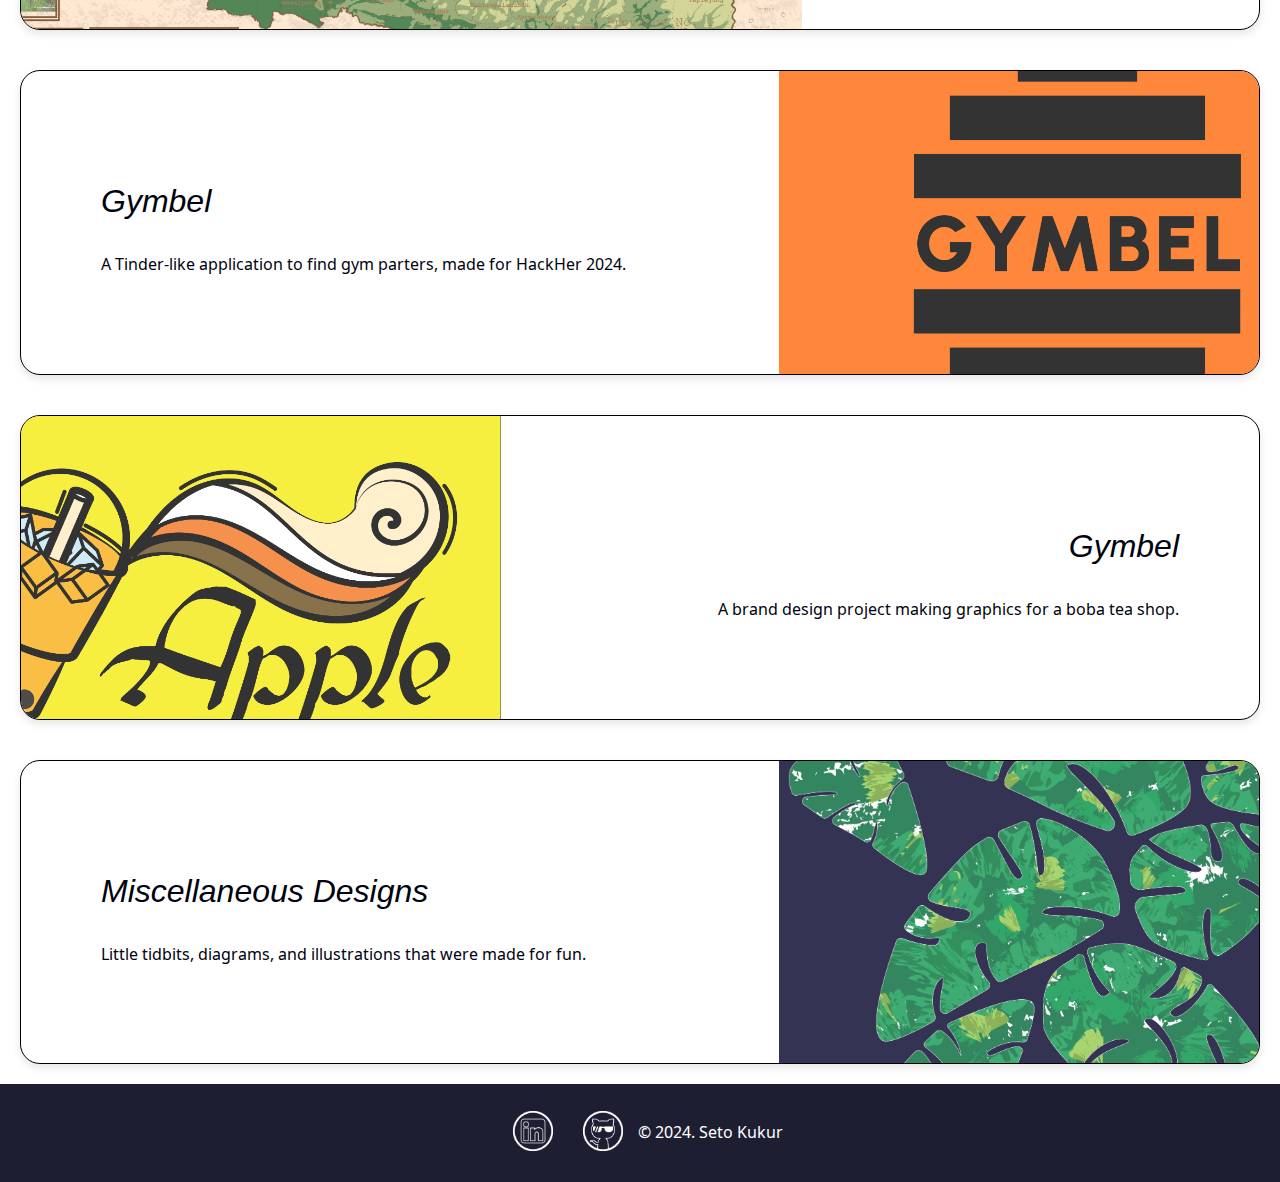
==== commit 40ba199c: "." ====
--- a/index.html
+++ b/index.html
@@ -47,17 +47,22 @@
         <a href="map.html" class="box">
             <h3 class="neonWhite">Map</h3>
             <img src="images/mappostergood-Recovered-Recovered-Recovered-Recovered-Recovered.webp" class="imageL">
-            <p class="neonHaluka">A large poster style map of my home nation, Nepal</p>
+            <p class="neonHaluka">A large poster style map of my home nation, Nepal.</p>
         </a>
         <a href="https://devpost.com/software/gymble" class="boxL">
             <h3 class="neonWhite">Gymbel</h3>
             <img src="images/gymbel.webp" class="imageR">
-            <p class="neonHaluka">A Tinder-like application to find gym parters, made for HackHer 2024</p>
+            <p class="neonHaluka">A Tinder-like application to find gym parters, made for HackHer 2024.</p>
         </a>
-        <a href="misc.html" class="box">
+        <a href="apple_tea.html" class="box">
+            <h3 class="neonWhite">Gymbel</h3>
+            <img src="images/applo_tea_logo.webp" class="imageL">
+            <p class="neonHaluka">A brand design project making graphics for a boba tea shop.</p>
+        </a>
+        <a href="misc.html" class="boxL">
             <h3 class="neonWhite">Miscellaneous Designs</h3>
-            <img src="images/cool_leaf-02-02.webp" class="imageL">
-            <p class="neonHaluka">Little tidbits, diagrams, and illustrations that were made for fun</p>
+            <img src="images/cool_leaf-02-02.webp" class="imageR">
+            <p class="neonHaluka">Little tidbits, diagrams, and illustrations that were made for fun.</p>
         </a>
     </div>
     <footer>
